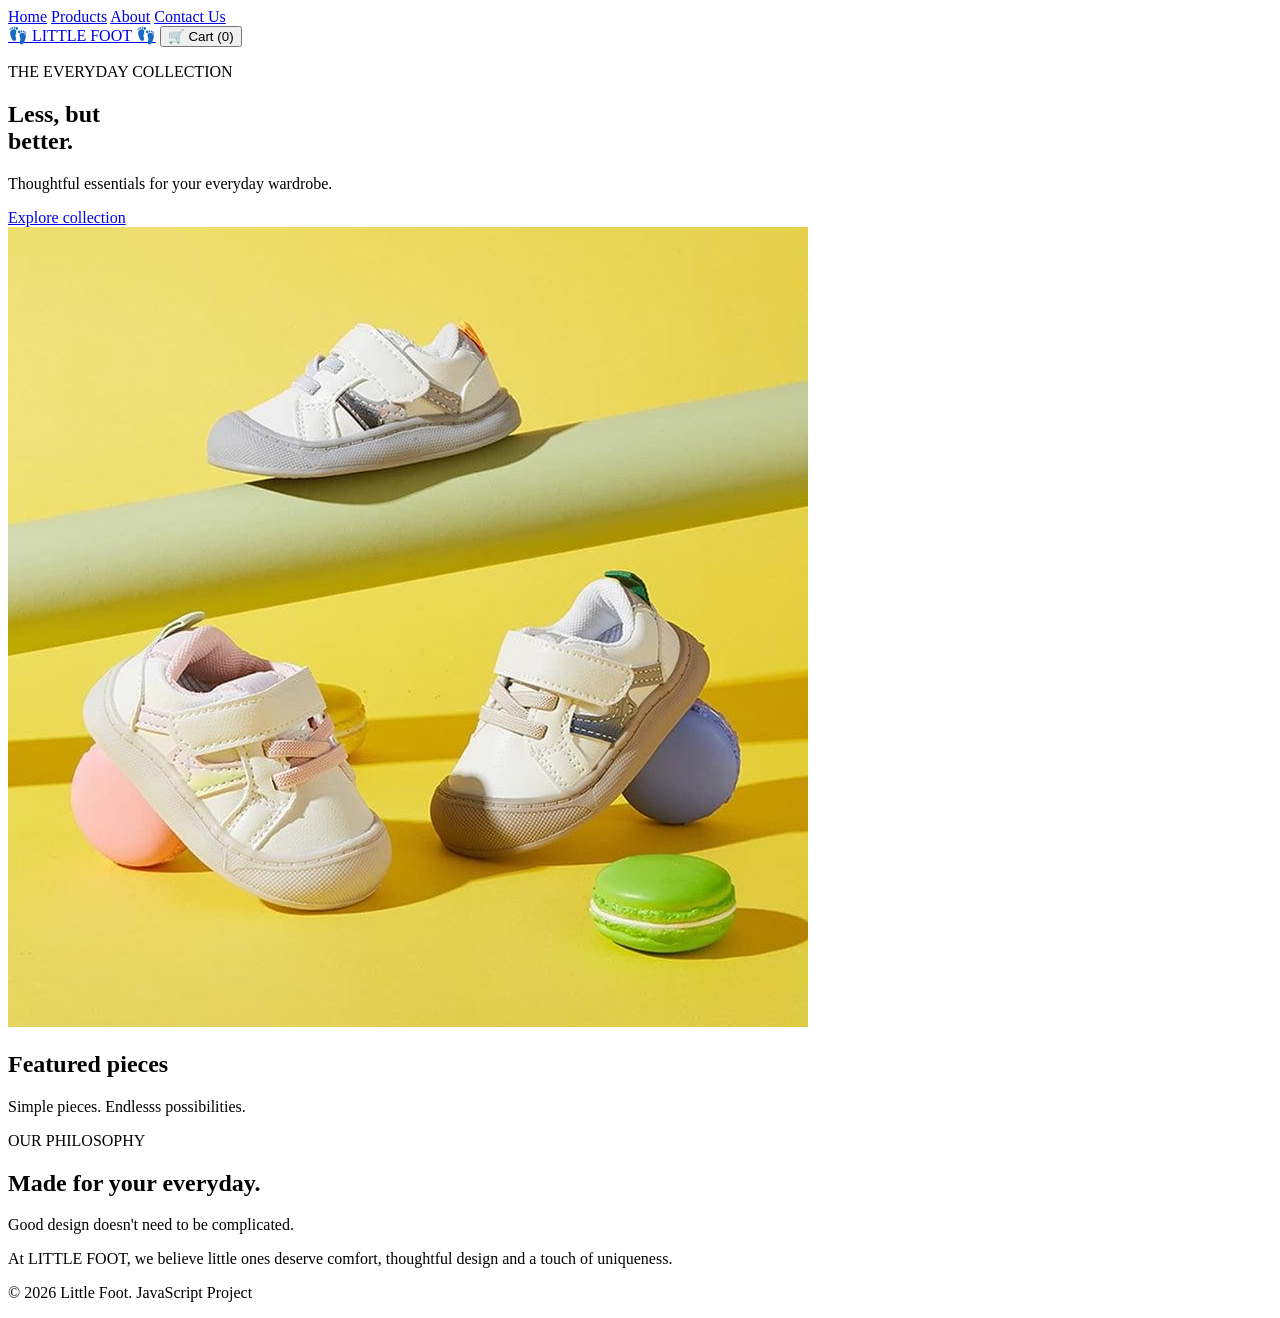
==== home.html @ 080b0404 "Home Page build with basic design. JS connected" ====
<!DOCTYPE html>
<html lang="en">
<head>
    <meta charset="UTF-8">
    <meta name="viewport" content="width=device-width, initial-scale=1.0">
    <title>Little Foot</title>
    <link rel="stylesheet" href="style.css">
</head>
<body>
    <header class="navbar">
        <nav>
            <a href="home.html">Home</a>
            <a href="#products">Products</a>
            <a href="#about">About</a>
            <a href="contact.html">Contact Us</a>
        </nav>
        <a href="home.html" class="title">👣 LITTLE FOOT 👣</a>
        <button class="cart-button" id="cart-button" type="button" aria-label="Open shopping cart">
            🛒 Cart (<span id="cart-count">0</span>)
        </button>
    </header>
    <main>
        <section class="hero" id="home">
            <div class="hero-content">
                <p>THE EVERYDAY COLLECTION</p>
                <h1>Less, but <br>better.</h1>
                <p>Thoughtful essentials for your everyday wardrobe.</p>
                <a href="#products" class="shop-button">Explore collection</a>
            </div>
            <div class="hero-image">
                <img src="images/shoes.jpg" alt="Children's shoes collection">
            </div>
        </section>

        <section class="products-section" id="products">
            <div class="section-heading">
                <div>
                    <h2>Featured pieces</h2>
                </div>
                <p>Simple pieces. Endlesss possibilities.</p>
            </div>
            <div class="product-grid" id="product-grid"></div>
        </section>

        <section class="about" id="about">
            <p class="about-label">OUR PHILOSOPHY</p>
            <h2>Made for your everyday.</h2>
            <p class="about-tag">Good design doesn't need to be complicated.</p>
            <p class="about-statement">At LITTLE FOOT, we believe little ones deserve comfort, thoughtful design and a touch of uniqueness.</p>
        </section>

    </main>

    <footer class="footer">
        <p>&copy; 2026 Little Foot. JavaScript Project</p>
    </footer>

    <div class="cart-notification" id="cart-notification"></div>

    <script src="script.js"></script>
</body>
</html>
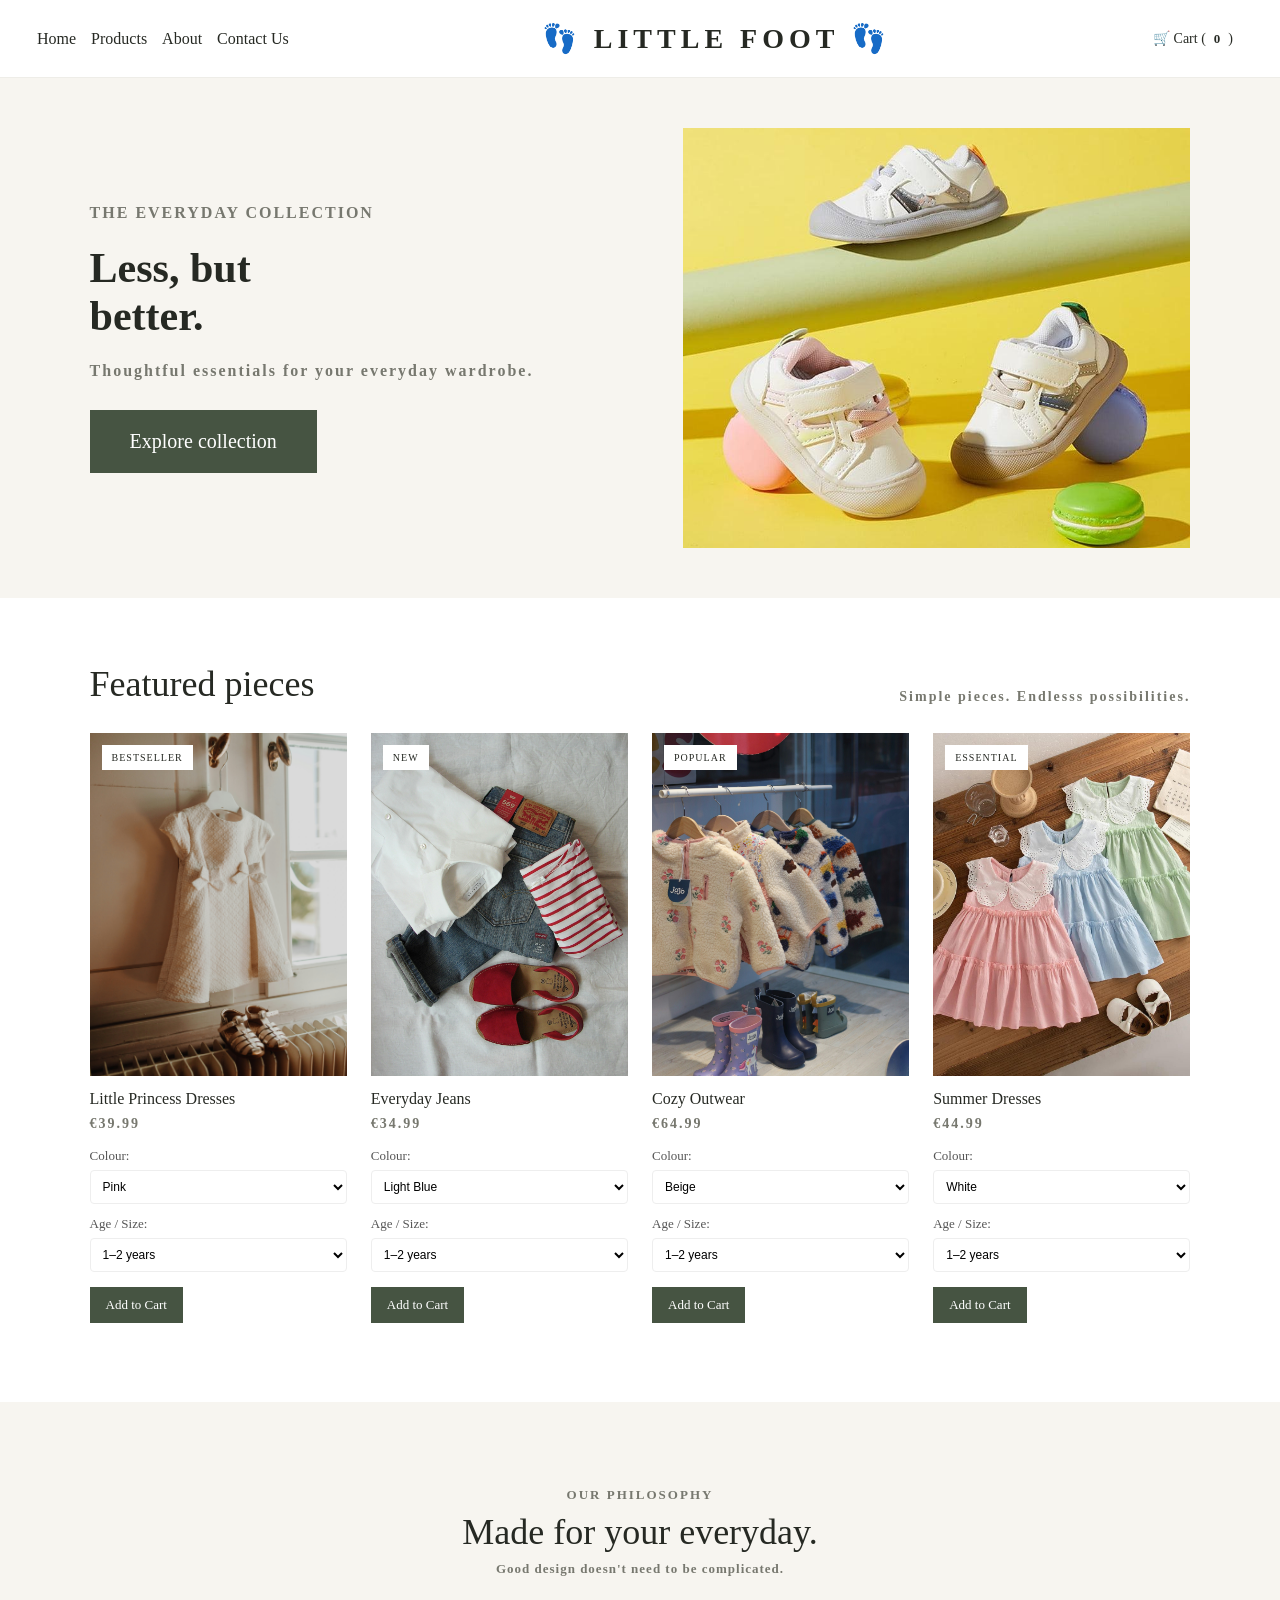
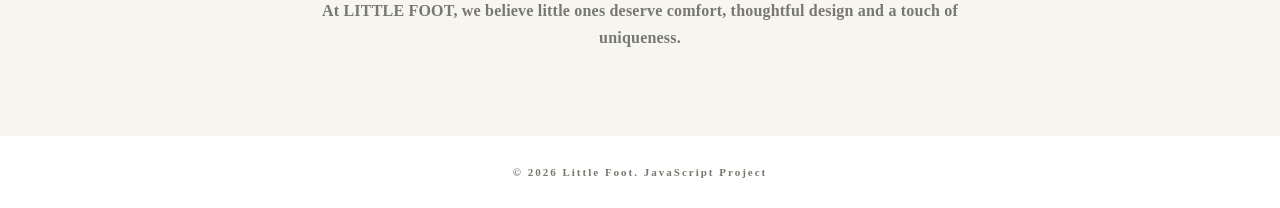
==== commit 17dfabd4: "Testing commitments as previous failed" ====
--- a/home.html
+++ b/home.html
@@ -49,13 +49,17 @@
             <p class="about-statement">At LITTLE FOOT, we believe little ones deserve comfort, thoughtful design and a touch of uniqueness.</p>
         </section>
 
+        <div class="cart-overlay" id="cart-overlay"></div>
+
+        <div class="cart-drawer" id="cart-drawer"></div>
+
     </main>
 
     <footer class="footer">
         <p>&copy; 2026 Little Foot. JavaScript Project</p>
     </footer>
 
-    <div class="cart-notification" id="cart-notification"></div>
+    <div class="cart-notification" id="cart-notification" role="status" aria-live="polite"></div>
 
     <script src="script.js"></script>
 </body>
--- a/style.css
+++ b/style.css
@@ -0,0 +1,515 @@
+* {
+    box-sizing: border-box;
+    margin: 0;
+    padding: 0;
+}
+
+:root {
+    --cream: #f7f5f0;
+    --dark: #262923;
+    --green: #465442;
+    --muted: #77786f;
+    --white: #ffffff;
+    --light-grey: #eeeeee;
+    --med-grey: #555555;
+}
+
+body {
+    font-family:Georgia, 'Times New Roman', Times, serif;
+    color: var(--dark);
+    background-color: var(--white);
+}
+
+/* NAVIGATION BAR */
+a {
+    color: inherit;
+    text-decoration: none;
+    font-size: 20px;
+}
+
+button {
+    font: inherit;
+    cursor: pointer;
+}
+
+.navbar {
+    height: 78px;
+    padding: 0 2rem;
+    display: flex;
+    justify-content: space-between;
+    align-items: center;
+    border-bottom: 1px solid #eeede8;
+    background: white;
+    position: sticky;
+    top: 0;
+    z-index: 1000;
+}
+
+.navbar nav a {
+    font-size: 16px;
+    padding-left: 5px;
+    margin-right: 6px;
+}
+
+.title {
+    font-size: 28px;
+    font-weight: 700;
+    letter-spacing: 5px;
+}
+
+/* MAIN HERO SECTION */
+.hero {
+    display: grid;
+    grid-template-columns: 1fr 0.9fr;
+    align-items: center;
+    column-gap: 30px;
+    padding: 50px 7%;
+    box-sizing: border-box;
+    background: var(--cream);
+}
+
+p {
+    font-size: 16px;
+    letter-spacing: 2px;
+    font-weight: 700;
+    color: var(--muted);
+}
+
+.hero h1 {
+    margin: 22px 0;
+    font-size: 42px;
+}
+
+.hero-image {
+    width: 100%;
+    min-width: 0;
+}
+
+.hero-image img {
+    display: block;
+    width: 100%;
+    max-width: 520px;
+    height: 420px;
+    margin-left: 0;
+    object-fit: cover;
+    object-position: center;
+}
+
+.shop-button {
+    display: inline-block;
+    margin-top: 30px;
+    background: var(--green);
+    color: white;
+    padding: 20px 40px;
+}
+
+.shop-button:hover {
+    background: #303b2e;
+}
+
+/* FEATURED PRODUCTS SECTION */
+.products-section {
+    padding: 65px 7%;
+}
+
+.section-heading {
+    display: flex;
+    justify-content: space-between;
+    align-items: end;
+    gap: 20px;
+    margin-bottom: 28px;
+}
+
+.section-heading h2 {
+    font-size: 36px;
+    font-weight: 500;
+    margin: 0;
+    color: var(--dark);
+}
+
+.section-heading > p {
+    font-size: 14px;
+    --color: var(--muted);
+}
+
+/* PRODUCT GRID */
+.product-grid {
+    display: grid;
+    grid-template-columns: repeat(4, minmax(0, 1fr));
+    gap: 24px;
+}
+
+/* IMAGE CONTAINER */
+.product-image {
+    position: relative;
+    width: 100%;
+    aspect-ratio: 3 / 4;
+    overflow: hidden;
+    background: white;
+}
+
+/* ACTUAL IMAGE */
+.product-image img {
+    display: block;
+    width: 100%;
+    height: 100%;
+    object-fit: cover;
+    /* object-position: center top; */
+    transition: transform 0.4s ease;
+}
+
+.product-card {
+    cursor: pointer;
+}
+
+.product-info:hover h3 {
+    color: var(--green);
+    transition: color 0.2s ease;
+}
+
+.product-card:hover .product-image img {
+    transform: scale(1.04);
+}
+
+/* PRODUCT LABEL */
+.product-tag {
+    position: absolute;
+    top: 12px;
+    left: 12px;
+    padding: 7px 10px;
+    background: white;
+    color: var(--dark);
+    font-size: 10px;
+    letter-spacing: 1px;
+    z-index: 1;
+}
+
+/* PRODUCT DETAILS */
+.product-info {
+    padding: 14px 0;
+}
+
+.product-info h3 {
+    font-size: 16px;
+    font-weight: 500;
+    margin: 0;
+}
+
+.product-info p {
+    margin: 8px 0 12px;
+    margin-bottom: 16px;
+    font-size: 14px;
+    color: var(--muted);
+}
+
+/* COLOUR & SIZE SELECTORS */
+.product-info label {
+    display: block;
+    font-size: 13px;
+    color: var(--med-grey);
+    margin-top: 12px;
+    margin-bottom: 6px;
+}
+
+.colour-select,
+.size-select {
+    width: 100%;
+    padding: 8px;
+    border: 1px solid var(--light-grey);
+    border-radius: 4px;
+    background: var(--white);
+    font-size: 12px;
+    cursor: pointer;
+}
+
+.colour-select:focus,
+.size-select:focus {
+    outline: none;
+    border-color: #65745e;
+}
+
+/* ADD TO CART BUTTON */
+.add-to-cart {
+    background: var(--green);
+    color: var(--white);
+    border: none;
+    padding: 10px 16px;
+    font-family: inherit;
+    font-size: 13px;
+    cursor: pointer;
+    transition: background 0.3s ease;
+    margin-top: 15px;
+}
+
+.add-to-cart:hover {
+    background: var(--dark);
+}
+
+/* CART BUTTON */
+.cart-button {
+    display: flex;
+    align-items: center;
+    gap: 8px;
+    padding: 9px 14px;
+    border: 1px solid transparent;
+    background: transparent;
+    color: var(--dark);
+    font-family: inherit;
+    font-size: 14px;
+    cursor: pointer;
+    transition: color 0.3s ease, border-color 0.3s ease;
+}
+
+.cart-button:hover {
+    color: var(--green);
+    border-color: var(--green);
+}
+
+#cart-count {
+    font-size: 13px;
+    font-weight: 600;
+}
+
+/* CART DRAWER */
+.cart-drawer {
+    position: fixed;
+    flex-direction: column;
+    display: flex;
+    top: 0;
+    right: -420px;
+    width: 400px;
+    max-width: 100%;
+    height: 100vh;
+    background: var(--white);
+    padding: 25px;
+    box-sizing: border-box;
+    /* transform: translateX(100%); */
+    transition: right 0.3s ease;
+    z-index: 1501;
+}
+
+.cart-drawer.open {
+    /* transform: translateX(0); */
+    right: 0;
+}
+
+/* CART HEADER */
+.cart-header {
+    display: flex;
+    justify-content: space-between;
+    align-items: center;
+    padding-bottom: 20px;
+    border-bottom: 1px solid var(--light-grey);
+}
+
+.cart-header h2 {
+    font-size: 22px;
+    font-weight: 500;
+    margin: 0;
+}
+
+.cart-header button {
+    border: none;
+    background: transparent;
+    font-size: 28px;
+    cursor: pointer;
+}
+
+/* CART ITEMS */
+.cart-items {
+    flex: 1;
+    overflow-y: auto;
+    padding: 20px 0;
+}
+
+.cart-item {
+    display: flex;
+    align-items: flex-start;
+    gap: 15px;
+    padding: 18px 0;
+    border-bottom: 1px solid var(--light-grey);
+}
+
+.cart-item img {
+    width: 85px;
+    height: 105px;
+    object-fit: cover;
+    display: block;
+}
+
+.cart-item-details {
+    display: flex;
+    flex-direction: column;
+    gap: 8px;
+}
+
+.cart-item-details h3 {
+    font-size: 16px;
+    font-weight: 500;
+    margin: 0 0 8px;
+}
+
+.cart-item-details p {
+    font-size: 14px;
+    margin: 0 0 12px;
+}
+
+.remove-item {
+    border: none;
+    background: transparent;
+    padding: 0;
+    color: var(--muted);
+    font-size: 13px;
+    text-align: left;
+    margin-left: 25px;
+}
+
+.remove-item:hover {
+    color: var(--green);
+    text-decoration: underline;
+}
+
+/* QUANTITY CONTROLS */
+.quantity-controls {
+    display: flex;
+    align-items: center;
+    gap: 15px;
+}
+
+.quantity-controls button {
+    width: 28px;
+    height: 28px;
+    border: 1px solid var(--light-grey);
+    border-radius: 50%;
+    background: var(--light-grey);
+    cursor: pointer;
+    font-size: 16px;
+}
+
+.quantity-controls span {
+    font-size: 14px;
+}
+
+/* CART FOOTER */
+.cart-footer {
+    border-top: 1px solid var(--light-grey);
+}
+
+.cart-subtotal {
+    display: flex;
+    justify-content: space-between;
+    margin-bottom: 20px;
+    font-size: 20px;
+    font-weight: 700;
+}
+
+.checkout-button {
+    width: 100%;
+    padding: 14px;
+    border: none;
+    background: var(--dark);
+    color: var(--white);
+    font-size: 17px;
+    transition: background 0.2s ease;
+}
+
+.checkout-button:hover {
+    background: var(--green);
+}
+
+/* CART OVERLAY */
+.cart-overlay {
+    position: fixed;
+    top: 0;
+    left: 0;
+    width: 100%;
+    height: 100%;
+    background: rgba(0, 0, 0, 0.5);
+    opacity: 0;
+    visibility: hidden;
+    transition: opacity 0.3s ease;
+    z-index: 1500;
+}
+
+.cart-overlay.show {
+    opacity: 1;
+    visibility: visible;
+}
+
+/* ABOUT SECTION */
+html {
+    scroll-behavior: smooth;
+}
+
+.about {
+    padding: 85px 20px;
+    text-align: center;
+    background: var(--cream);
+}
+
+.about-label {
+    color: var(--muted);
+    font-size: 13px;
+    font-weight: 600;
+    letter-spacing: 2px;
+    margin: 0 0 8px;
+}
+
+.about h2 {
+    font-size: 36px;
+    font-weight: 500;
+    margin: 0;
+    color: var(--dark);
+}
+
+.about-tag {
+    color: var(--muted);
+    font-size: 13px;
+    letter-spacing: 1px;
+    margin: 8px 0 20px;
+}
+
+.about-statement {
+    max-width: 700px;
+    margin: 0 auto;
+    color: var(--muted);
+    font-size: 16px;
+    font-weight: 700;
+    line-height: 1.7;
+    letter-spacing: 0.2px;
+}
+
+/* CART BUTTON NOTIFICATION POP-UP */
+.cart-notification {
+    position: fixed;
+    bottom: 25px;
+    right: 25px;
+    padding: 14px 22px;
+    background: var(--dark);
+    color: var(--white);
+    font-size: 13px;
+    border-radius: 4px;
+    opacity: 0;
+    transform: translateY(10px);
+    transition: opacity 0.3s ease;
+    pointer-events: none;
+    z-index: 2000;
+}
+
+.cart-notification.show {
+    opacity: 1;
+    visibility: visible;
+}
+
+/* FOOTER */
+footer {
+    padding: 30px 7%;
+    gap: 20px;
+}
+
+footer p {
+    font-size: 11px;
+    text-align: center;
+    color: var(--muted);
+}
+
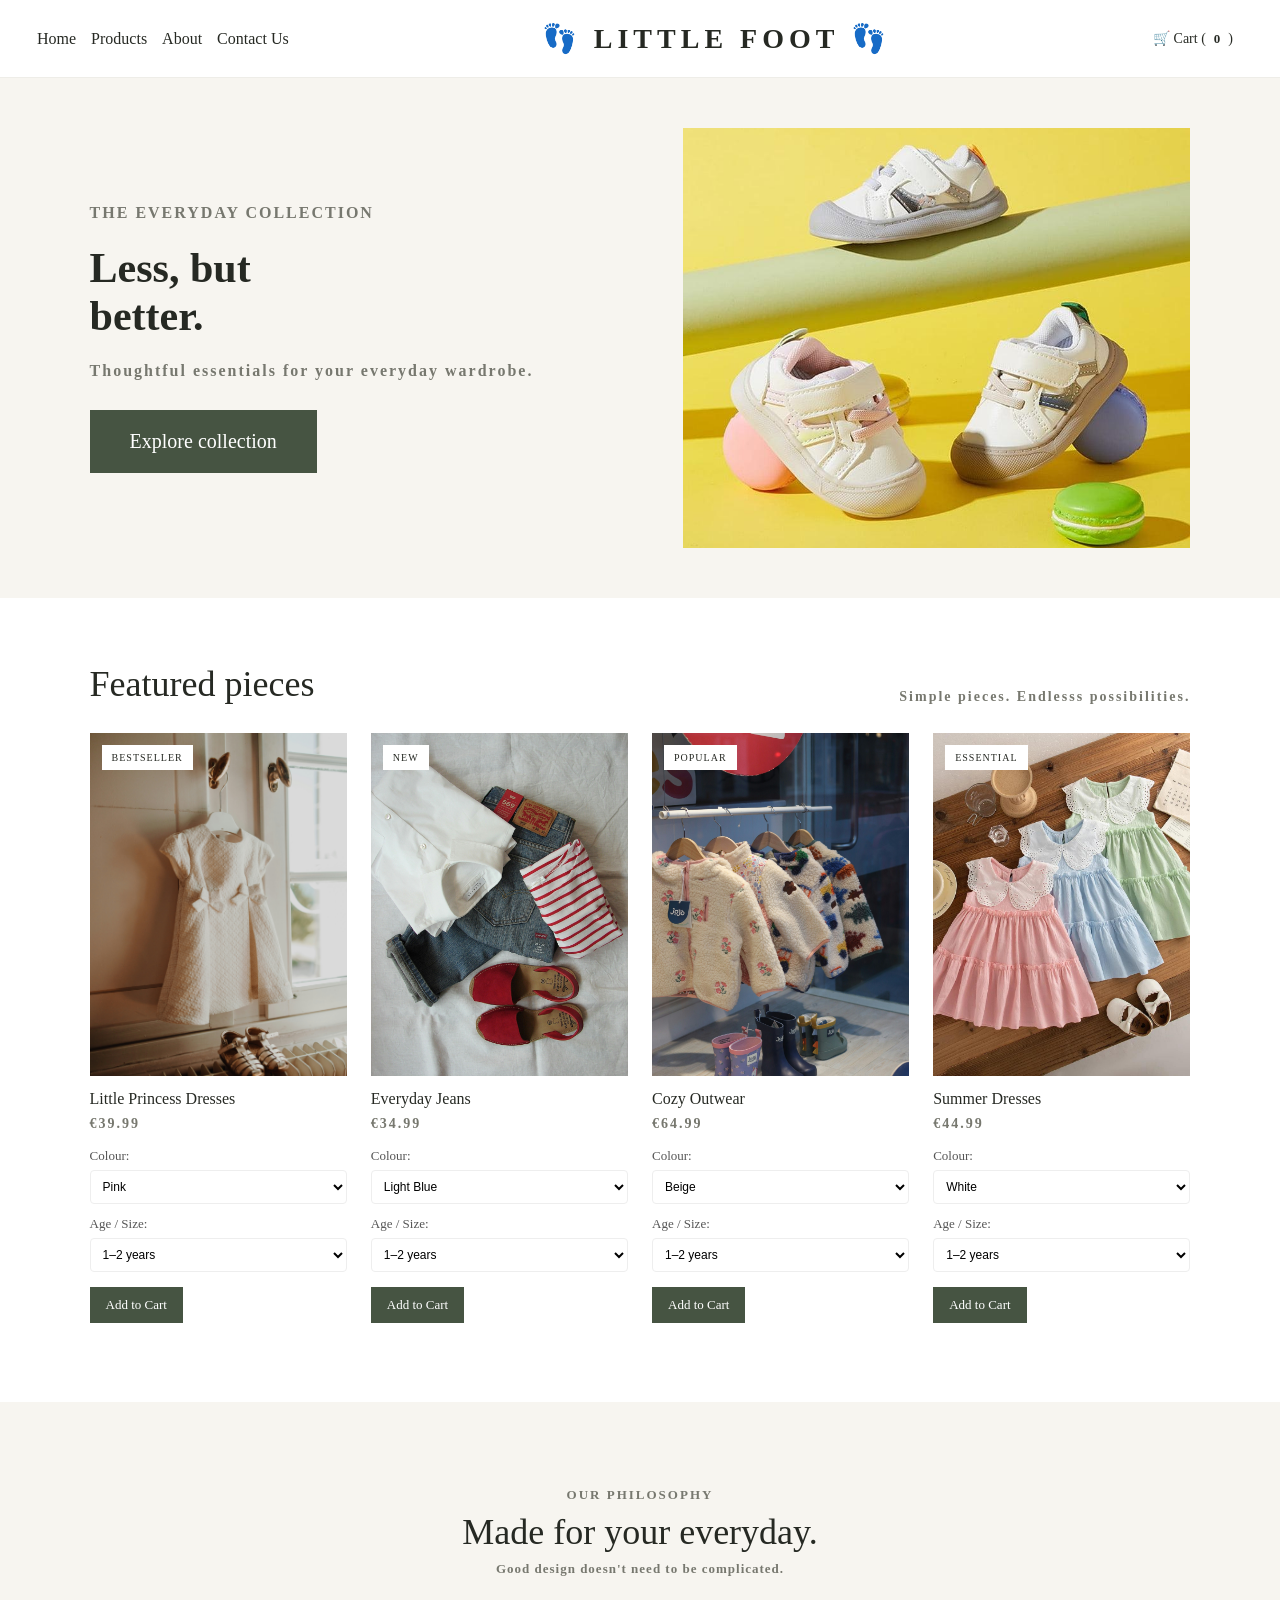
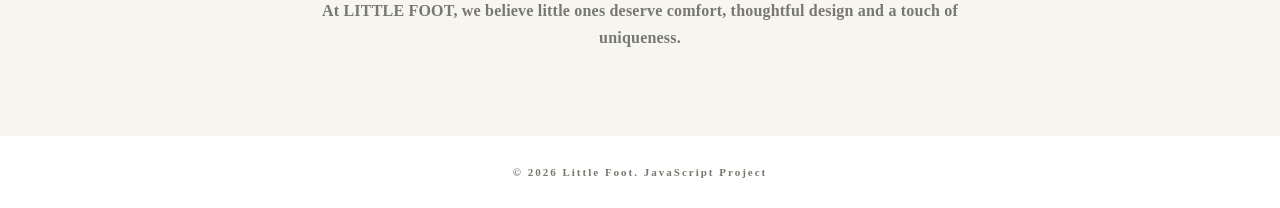
==== commit 83ae13cd: "Styling added for Mobile View and Menu Toggle added in JS" ====
--- a/home.html
+++ b/home.html
@@ -8,7 +8,14 @@
 </head>
 <body>
     <header class="navbar">
-        <nav>
+        <button class="menu-toggle" id="menu-toggle"
+                type="button" aria-label="Open navigation"
+                aria-expanded="false">
+            <span></span>
+            <span></span>
+            <span></span>
+        </button>
+        <nav class="nav-links" id="nav-links">
             <a href="home.html">Home</a>
             <a href="#products">Products</a>
             <a href="#about">About</a>
--- a/style.css
+++ b/style.css
@@ -55,6 +55,27 @@
     font-size: 28px;
     font-weight: 700;
     letter-spacing: 5px;
+}
+
+/* HAMBURGER MENU BUTTON */
+.menu-toggle {
+    display: none;
+    flex-direction: column;
+    justify-content: space-between;
+    width: 25px;
+    height: 18px;
+    padding: 0;
+    border: none;
+    background: transparent;
+    cursor: pointer;
+}
+
+.menu-toggle span {
+    display: block;
+    width: 100%;
+    height: 2px;
+    background: var(--med-grey);
+    border-radius: 2px;
 }
 
 /* MAIN HERO SECTION */
@@ -129,7 +150,7 @@
 
 .section-heading > p {
     font-size: 14px;
-    --color: var(--muted);
+    color: var(--muted);
 }
 
 /* PRODUCT GRID */
@@ -154,7 +175,7 @@
     width: 100%;
     height: 100%;
     object-fit: cover;
-    /* object-position: center top; */
+    object-position: center top;
     transition: transform 0.4s ease;
 }
 
@@ -283,13 +304,11 @@
     background: var(--white);
     padding: 25px;
     box-sizing: border-box;
-    /* transform: translateX(100%); */
     transition: right 0.3s ease;
     z-index: 1501;
 }
 
 .cart-drawer.open {
-    /* transform: translateX(0); */
     right: 0;
 }
 
@@ -513,3 +532,42 @@
     color: var(--muted);
 }
 
+/* MOBILE LAYOUT */
+@media (max-width: 768px) {
+    .product-grid {
+        grid-template-columns: repeat(2, minmax(0, 1fr));
+        gap: 16px;
+    }
+
+    .products-section {
+        padding: 50px 5%;
+    }
+
+    .menu-toggle {
+        display: flex;
+    }
+
+    .nav-links {
+        display: none;
+    }
+
+    .nav-links.open {
+        display: flex;
+        flex-direction: column;
+    }
+
+    .navbar {
+        height: 100px;
+        padding: 0 5%;
+    }
+
+    .title {
+        font-size: 18px;
+    }
+
+    .hero {
+        grid-template-columns: 1fr;
+        gap: 30px;
+        padding: 40px 5%;
+    }
+}
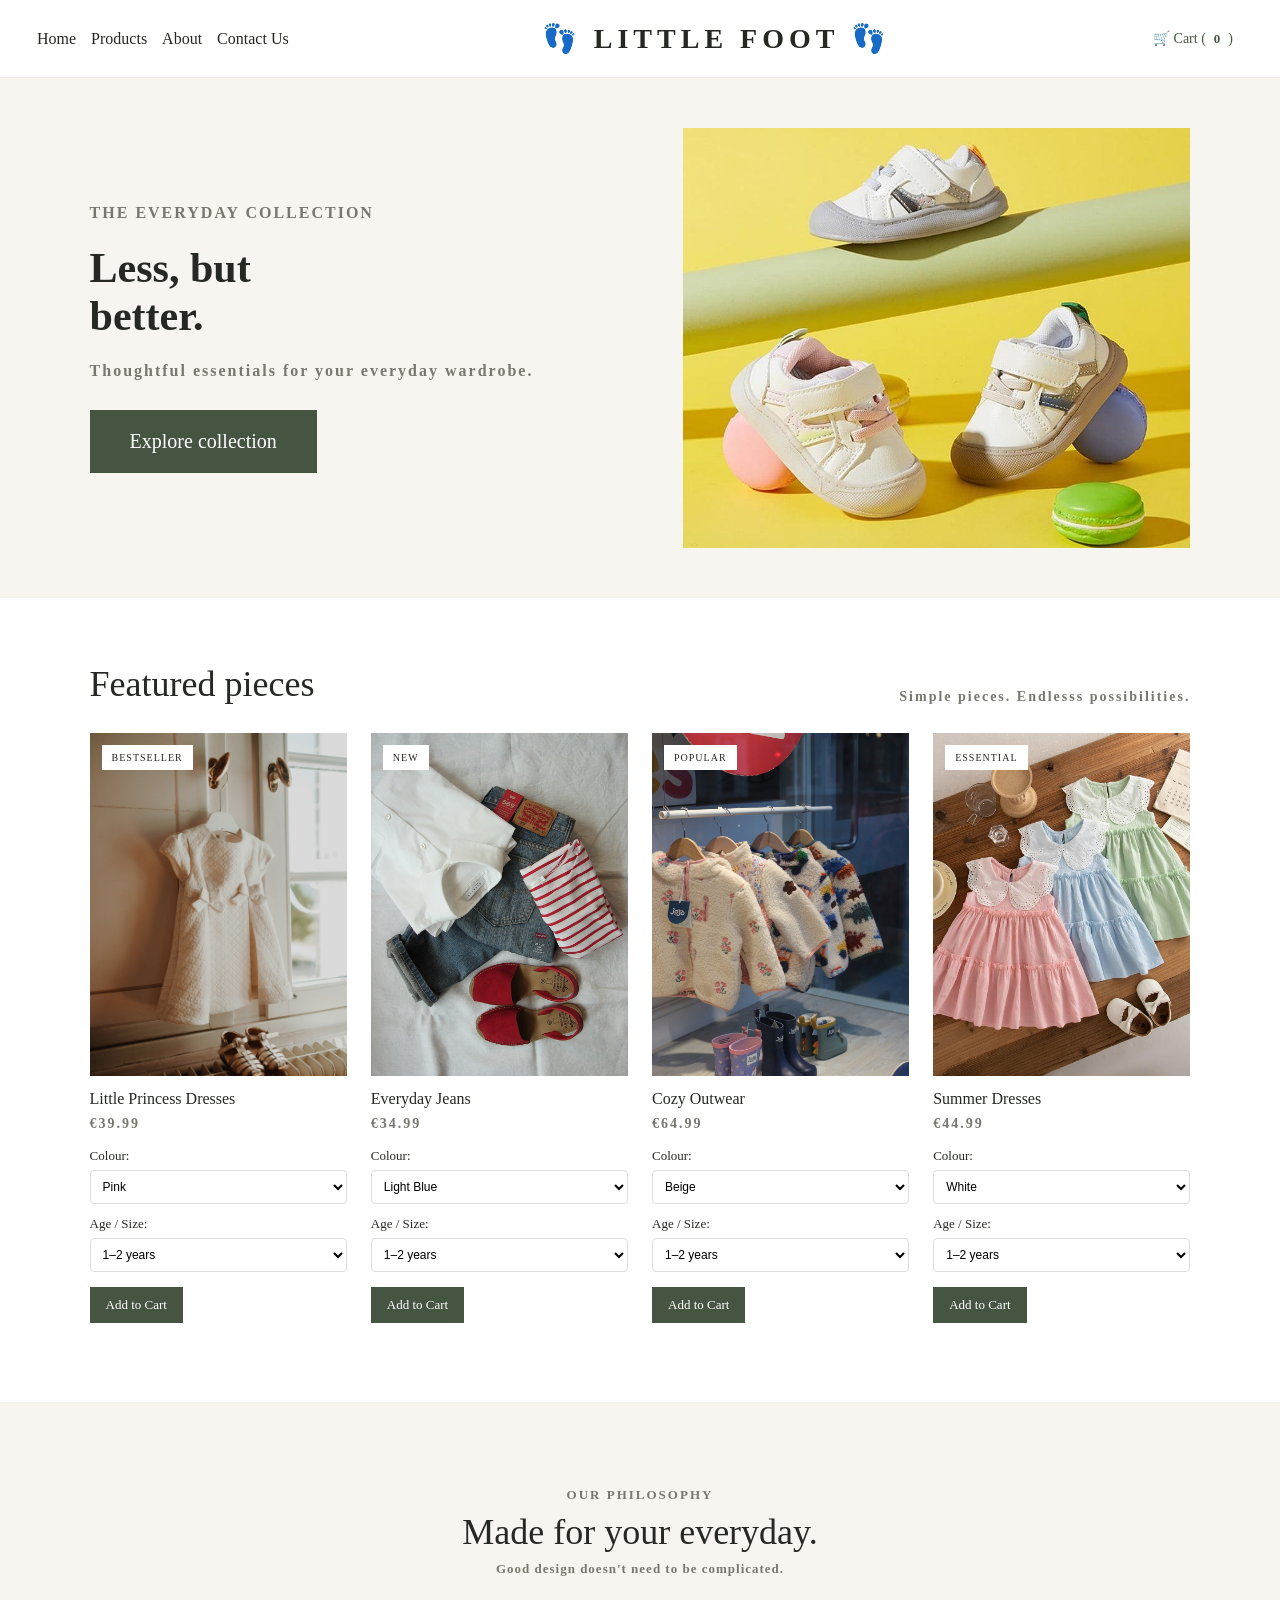
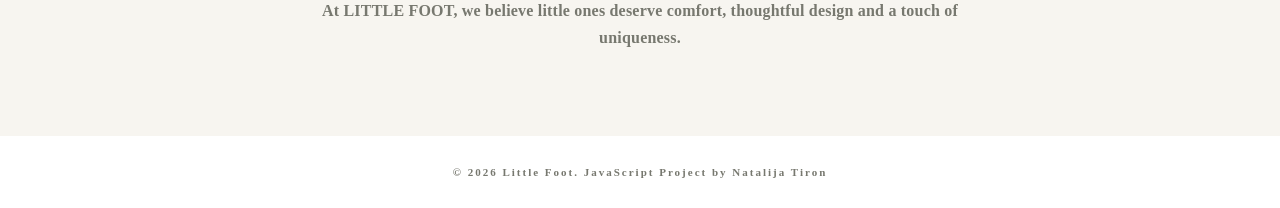
==== commit eaed22a7: "Website reviewed. Buttons checked and made same colour. Footer wording adjusted" ====
--- a/home.html
+++ b/home.html
@@ -63,7 +63,7 @@
     </main>
 
     <footer class="footer">
-        <p>&copy; 2026 Little Foot. JavaScript Project</p>
+        <p>&copy; 2026 Little Foot. JavaScript Project by Natalija Tiron</p>
     </footer>
 
     <div class="cart-notification" id="cart-notification" role="status" aria-live="polite"></div>
--- a/style.css
+++ b/style.css
@@ -8,10 +8,11 @@
     --cream: #f7f5f0;
     --dark: #262923;
     --green: #465442;
+    --dark-green: #303b2e;
     --muted: #77786f;
     --white: #ffffff;
-    --light-grey: #eeeeee;
-    --med-grey: #555555;
+    --light-grey: #dddddd;
+    --mild-grey: #555555;
 }
 
 body {
@@ -125,7 +126,7 @@
 }
 
 .shop-button:hover {
-    background: #303b2e;
+    background: var(--dark-green);
 }
 
 /* FEATURED PRODUCTS SECTION */
@@ -263,7 +264,7 @@
 }
 
 .add-to-cart:hover {
-    background: var(--dark);
+    background: var(--dark-green);
 }
 
 /* CART BUTTON */
@@ -274,7 +275,7 @@
     padding: 9px 14px;
     border: 1px solid transparent;
     background: transparent;
-    color: var(--dark);
+    color: var(--green);
     font-family: inherit;
     font-size: 14px;
     cursor: pointer;
@@ -282,7 +283,7 @@
 }
 
 .cart-button:hover {
-    color: var(--green);
+    color: var(--dark-green);
     border-color: var(--green);
 }
 
@@ -426,14 +427,14 @@
     width: 100%;
     padding: 14px;
     border: none;
-    background: var(--dark);
+    background: var(--green);
     color: var(--white);
     font-size: 17px;
     transition: background 0.2s ease;
 }
 
 .checkout-button:hover {
-    background: var(--green);
+    background: var(--dark-green);
 }
 
 /* CART OVERLAY */
@@ -532,6 +533,82 @@
     color: var(--muted);
 }
 
+/* CONTACT PAGE FORM */
+.contact-section {
+    max-width: 650px;
+    margin: 0 auto;
+    padding: 80px 5%;
+}
+
+.contact-heading {
+    text-align: center;
+    margin-bottom: 40px;
+}
+
+.contact-heading > p :first-child {
+    font-size: 13px;
+    letter-spacing: 2px;
+    color: var(--green);
+}
+
+.contact-heading h1 {
+    font-size: 34px;
+    font-weight: 500;
+    margin: 15px 0;
+}
+
+.contact-heading > p :last-child {
+    font-size: 15px;
+    color: var(--med-grey);
+    line-height: 1.6;
+}
+
+.form-group {
+    margin-bottom: 22px;
+}
+
+.form-group label {
+    display: block;
+    font-size: 14px;
+    margin-bottom: 8px;
+    color: var(--med-grey);
+}
+
+.form-group input,
+.form-group textarea {
+    width: 100%;
+    padding: 12px;
+    border: 1px solid var(--light-grey);
+    border-radius: 6px;
+}
+
+.form-group input:focus,
+.form-group textarea:focus {
+    outline: none;
+    border-color: var(--green);
+}
+
+.contact-submit {
+    width: 100%;
+    padding: 14px;
+    border: none;
+    border-radius: 6px;
+    background: var(--green);
+    color: var(--white);
+    font-size: 15px;
+    transition: background 0.2s ease;
+}
+
+.contact-submit:hover {
+    background: var(--dark-green);
+}
+
+#form-feedback {
+    margin-top: 18px;
+    font-size: 14px;
+    text-align: center;
+}
+
 /* MOBILE LAYOUT */
 @media (max-width: 768px) {
     .product-grid {
